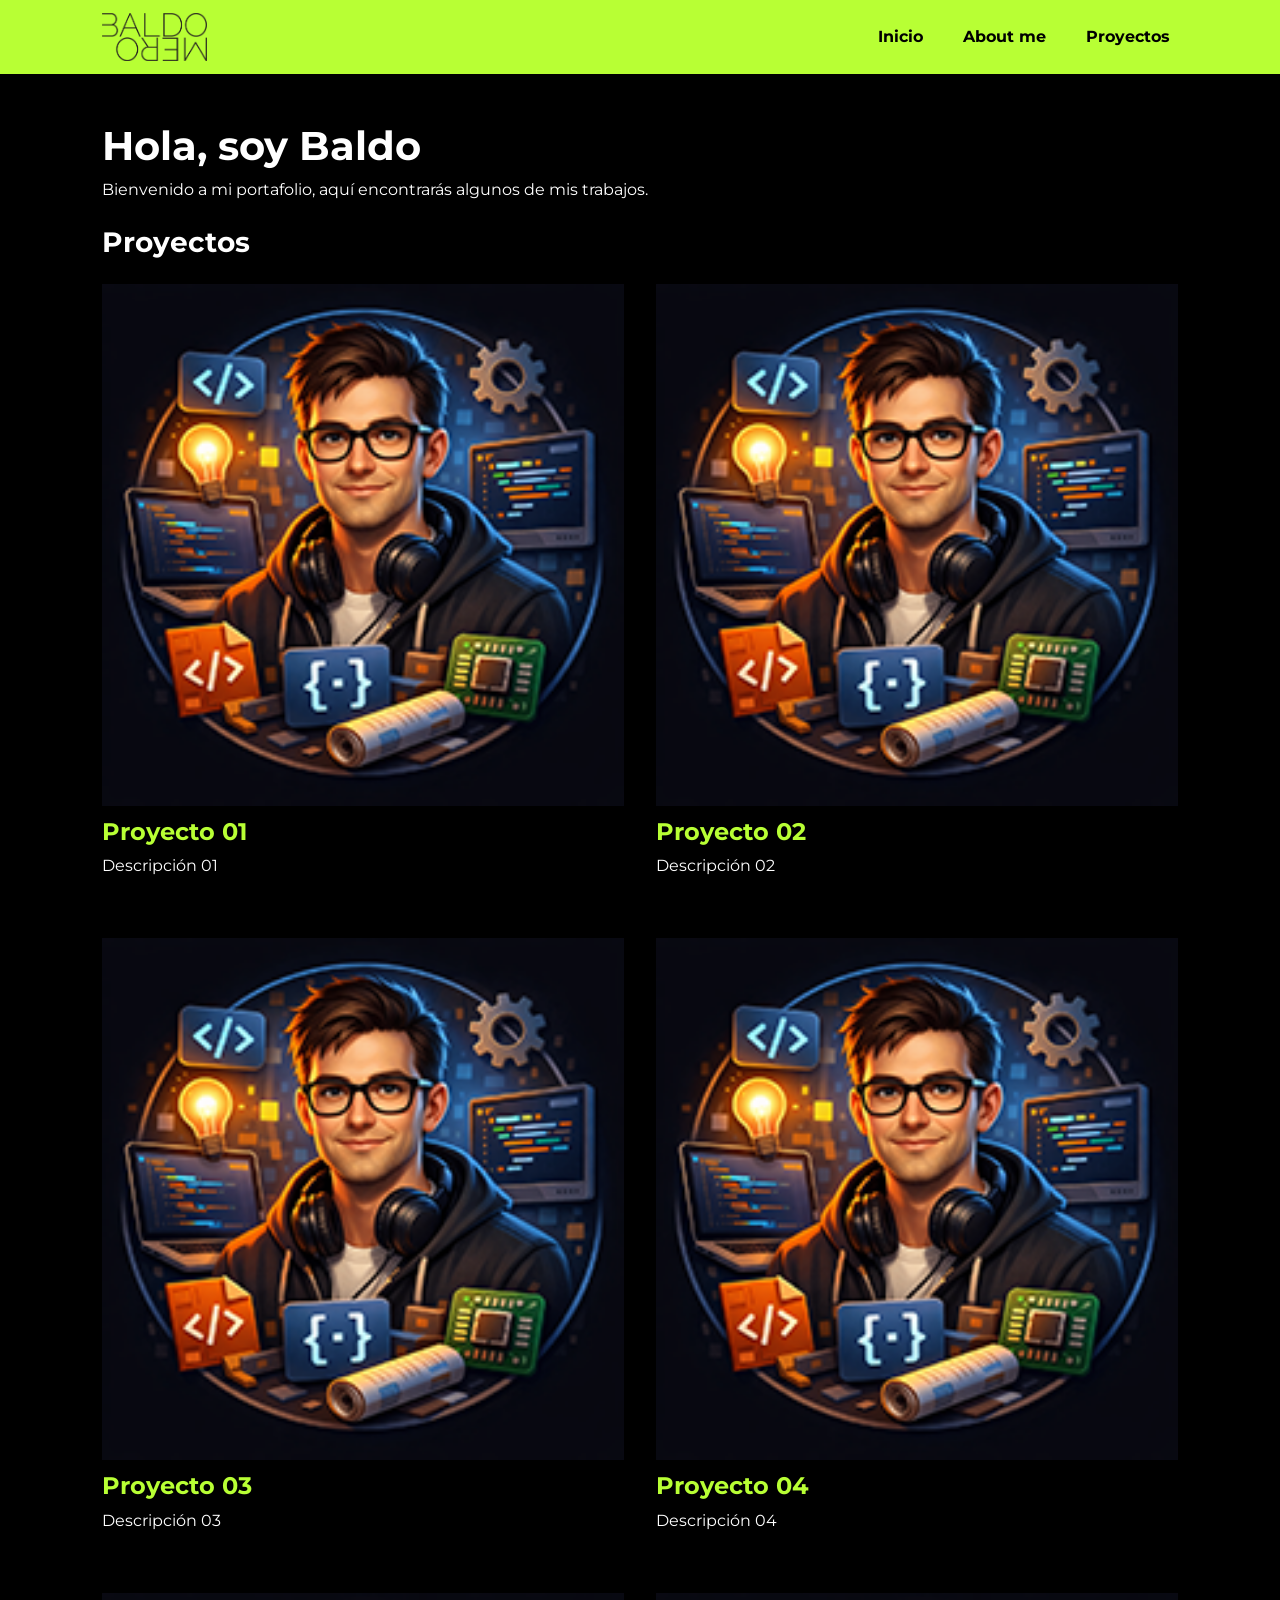
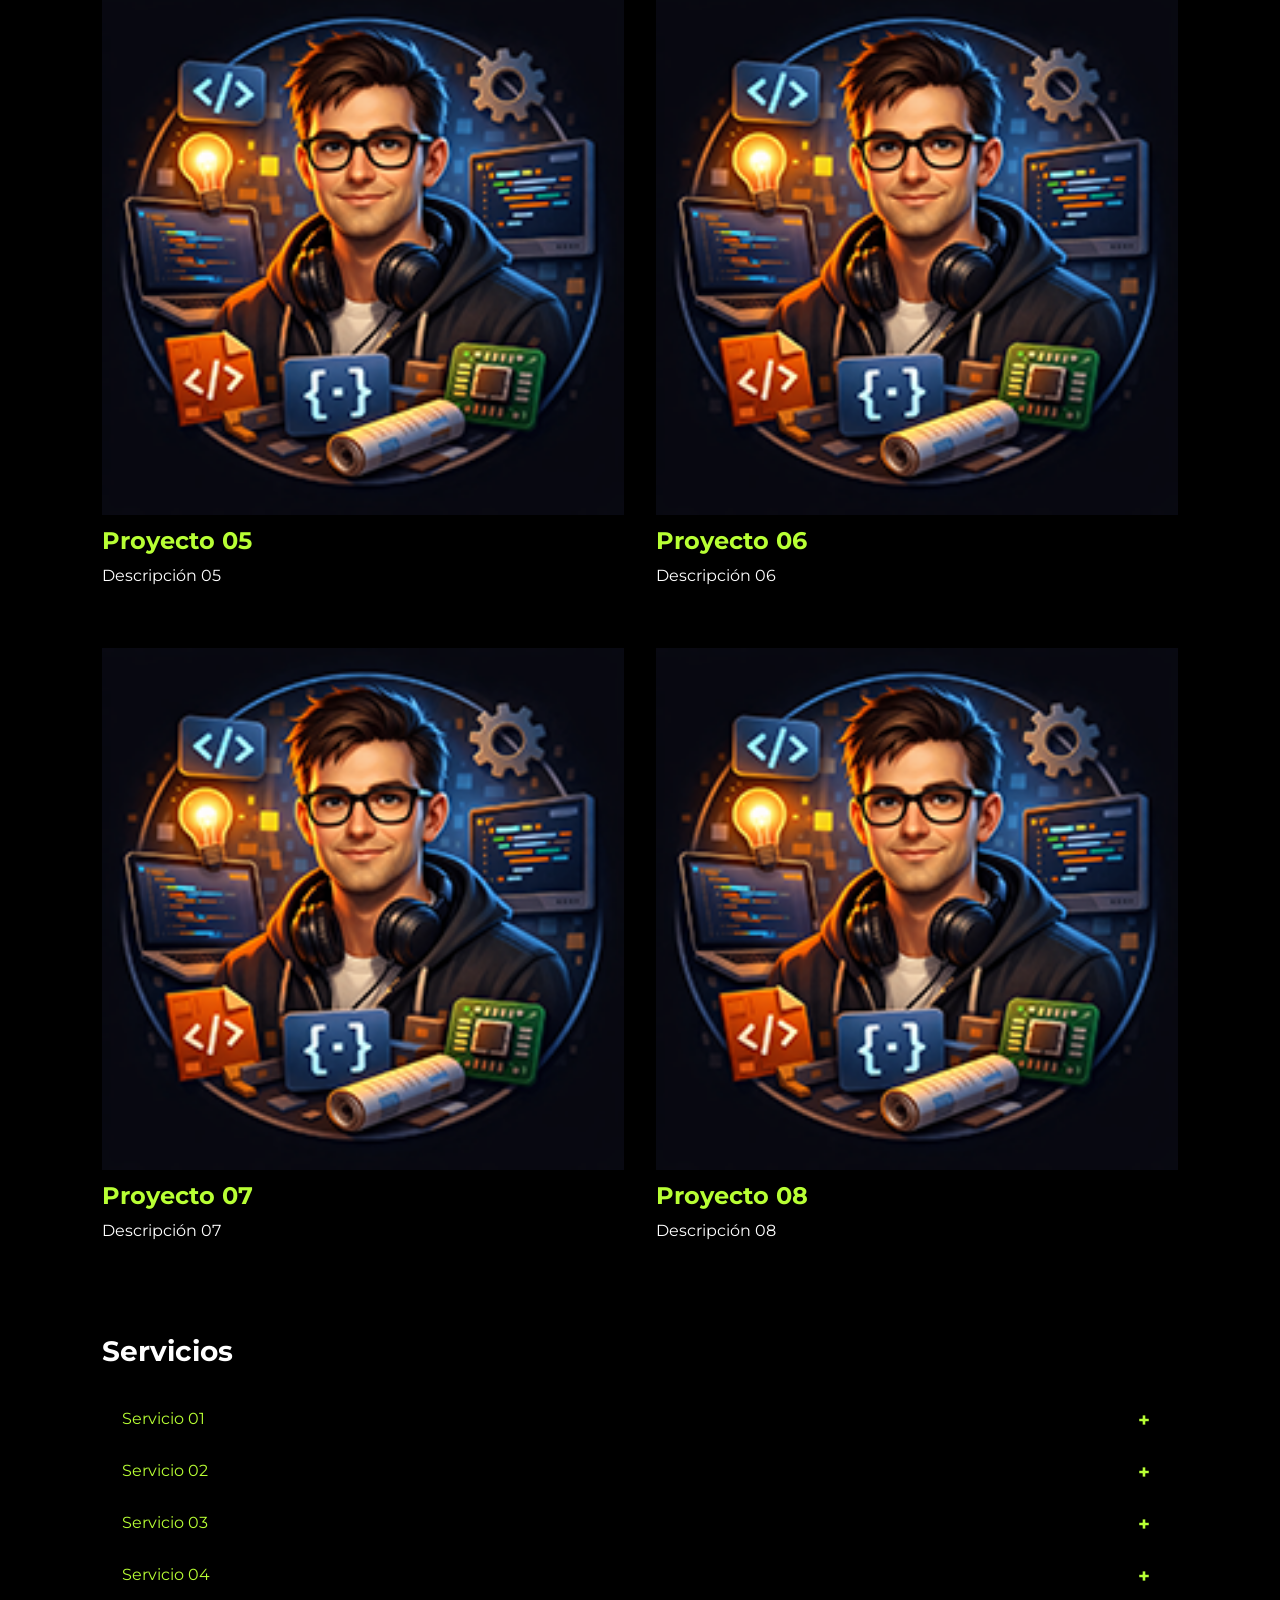
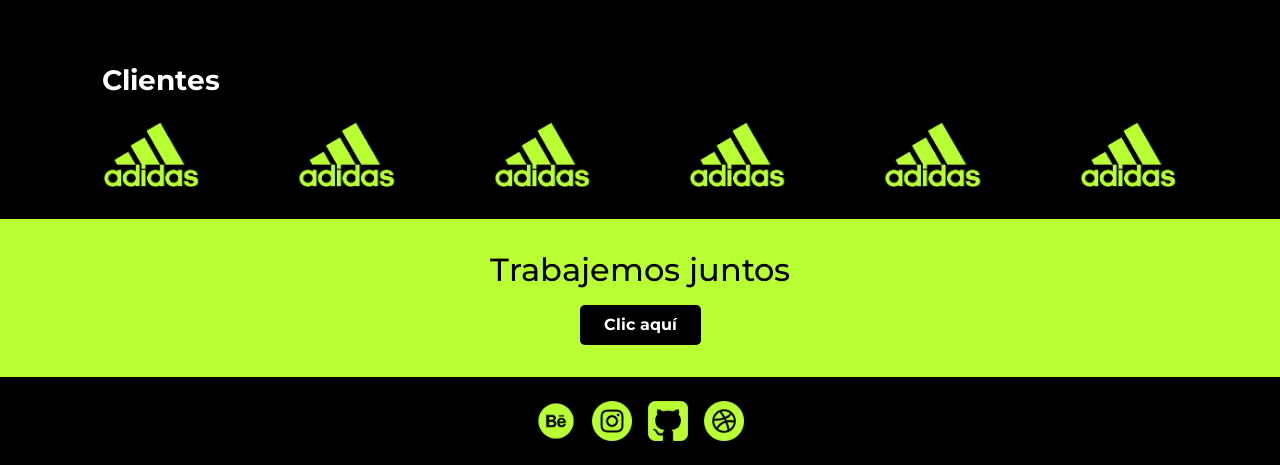
==== index.html @ 140fa7d9 "Segunda entrega" ====
<!DOCTYPE html>
<html lang="en">

<head>
  <meta charset="UTF-8">
  <meta name="viewport" content="width=device-width, initial-scale=1.0">

  <!-- Bootstrap -->
  <link href="https://cdn.jsdelivr.net/npm/bootstrap@5.3.2/dist/css/bootstrap.min.css" rel="stylesheet">

  <!-- CSS propio -->
  <link rel="stylesheet" href="css/style.css">

  <!-- Fuente -->
  <style>
    @import url('https://fonts.googleapis.com/css2?family=Montserrat:wght@100..900&display=swap');
  </style>

  <title>Inicio</title>
</head>

<body>


  <!--Inicio header  -->
  <header>
    <nav class="navbar navbar-expand-lg w-100">
      <div class="container">

        <a class="navbar-brand" href="index.html">
          <img src="img/logo.png" alt="Logo">
        </a>

        <button class="navbar-toggler" type="button" data-bs-toggle="collapse" data-bs-target="#menu">
          <span class="navbar-toggler-icon"></span>
        </button>

        <div class="collapse navbar-collapse" id="menu">
          <ul class="navbar-nav ms-auto">
            <li class="nav-item"><a class="nav-link" href="index.html">Inicio</a></li>
            <li class="nav-item"><a class="nav-link" href="pages/about-me.html">About me</a></li>
            <li class="nav-item"><a class="nav-link" href="pages/proyectos.html">Proyectos</a></li>
          </ul>
        </div>

      </div>
    </nav>
  </header>

  <!--FIN header  -->


  <!-- Inicio main -->
  <main class="container">

    <!-- Mensaje Bienvenida -->
    <section class="bienvenida">
      <h1>Hola, soy Baldo</h1>
      <p>Bienvenido a mi portafolio, aquí encontrarás algunos de mis trabajos.</p>
    </section>

    <!-- Proyectos -->
    <section class="proyectos">
      <h3>Proyectos</h3>

      <div class="proyectos-grid">

        <article class="proyecto-card proyecto-01">
          <img src="img/example.png" alt="">
          <div class="contenido">
            <h4><a href="#">Proyecto 01</a></h4>
            <p>Descripción 01</p>
          </div>
        </article>

        <article class="proyecto-card proyecto-02">
          <img src="img/example.png" alt="">
          <div class="contenido">
            <h4><a href="#">Proyecto 02</a></h4>
            <p>Descripción 02</p>
          </div>
        </article>

        <article class="proyecto-card proyecto-03">
          <img src="img/example.png" alt="">
          <div class="contenido">
            <h4><a href="#">Proyecto 03</a></h4>
            <p>Descripción 03</p>
          </div>
        </article>

        <article class="proyecto-card proyecto-04">
          <img src="img/example.png" alt="">
          <div class="contenido">
            <h4><a href="#">Proyecto 04</a></h4>
            <p>Descripción 04</p>
          </div>
        </article>

        <article class="proyecto-card proyecto-05">
          <img src="img/example.png" alt="">
          <div class="contenido">
            <h4><a href="#">Proyecto 05</a></h4>
            <p>Descripción 05</p>
          </div>
        </article>

        <article class="proyecto-card proyecto-06">
          <img src="img/example.png" alt="">
          <div class="contenido">
            <h4><a href="#">Proyecto 06</a></h4>
            <p>Descripción 06</p>
          </div>
        </article>

        <article class="proyecto-card proyecto-07">
          <img src="img/example.png" alt="">
          <div class="contenido">
            <h4><a href="#">Proyecto 07</a></h4>
            <p>Descripción 07</p>
          </div>
        </article>

        <article class="proyecto-card proyecto-08">
          <img src="img/example.png" alt="">
          <div class="contenido">
            <h4><a href="#">Proyecto 08</a></h4>
            <p>Descripción 08</p>
          </div>
        </article>

      </div>
    </section>


  </main>

  <!-- FIN main -->


  <!-- Inicio Servicios -->

  <div>

    <section class="servicios">
      <div class="container">
        <h3>Servicios</h3>

        <div class="accordion" id="serviciosAccordion">

          <!-- Servicio 01 -->
          <div class="accordion-item">
            <h2 class="accordion-header">
              <button class="accordion-button collapsed" type="button" data-bs-toggle="collapse"
                data-bs-target="#serv1">
                Servicio 01
              </button>
            </h2>
            <div id="serv1" class="accordion-collapse collapse" data-bs-parent="#serviciosAccordion">
              <div class="accordion-body">
                Descripción del Servicio 01.
              </div>
            </div>
          </div>

          <!-- Servicio 02 -->
          <div class="accordion-item">
            <h2 class="accordion-header">
              <button class="accordion-button collapsed" type="button" data-bs-toggle="collapse"
                data-bs-target="#serv2">
                Servicio 02
              </button>
            </h2>
            <div id="serv2" class="accordion-collapse collapse" data-bs-parent="#serviciosAccordion">
              <div class="accordion-body">
                Descripción del Servicio 02.
              </div>
            </div>
          </div>

          <!-- Servicio 03 -->
          <div class="accordion-item">
            <h2 class="accordion-header">
              <button class="accordion-button collapsed" type="button" data-bs-toggle="collapse"
                data-bs-target="#serv3">
                Servicio 03
              </button>
            </h2>
            <div id="serv3" class="accordion-collapse collapse" data-bs-parent="#serviciosAccordion">
              <div class="accordion-body">
                Descripción del Servicio 03.
              </div>
            </div>
          </div>

          <!-- Servicio 04 -->
          <div class="accordion-item">
            <h2 class="accordion-header">
              <button class="accordion-button collapsed" type="button" data-bs-toggle="collapse"
                data-bs-target="#serv4">
                Servicio 04
              </button>
            </h2>
            <div id="serv4" class="accordion-collapse collapse" data-bs-parent="#serviciosAccordion">
              <div class="accordion-body">
                Descripción del Servicio 04.
              </div>
            </div>
          </div>

        </div>
      </div>
    </section>

    <!-- FIN Servicios -->


    <!-- Inicio Clientes -->
    <section class="clientes">
      <div class="container">
        <h3>Clientes</h3>

        <div class="logos">
          <img src="img/Adidas-Logo.png" alt="">
          <img src="img/Adidas-Logo.png" alt="">
          <img src="img/Adidas-Logo.png" alt="">
          <img src="img/Adidas-Logo.png" alt="">
          <img src="img/Adidas-Logo.png" alt="">
          <img src="img/Adidas-Logo.png" alt="">
        </div>
      </div>
    </section>

  </div>

  <!-- Fin Clientes -->


  <!-- CTA -->
  <section class="CTA">
    <div class="container">
      <h2 class="black">Trabajemos juntos</h2>
      <a href="#" class="btn-cta">Clic aquí</a>
    </div>
  </section>

  <!-- Footer -->
  <footer>
    <div class="container">
      <a href="#"><img src="img/footer/behance.png" alt="Behance"></a>
      <a href="#"><img src="img/footer/instagram.png" alt="Instagram"></a>
      <a href="#"><img src="img/footer/github.png" alt="Github"></a>
      <a href="#"><img src="img/footer/dribble.png" alt="Dribble"></a>
    </div>
  </footer>


  <!-- script boostrap -->
  <script src="https://cdn.jsdelivr.net/npm/bootstrap@5.3.2/dist/js/bootstrap.bundle.min.js"></script>

</body>

</html>
---- css/style.css ----
/* Mobile fist*/

/* reset */
* {
  box-sizing: border-box;
  margin: 0;
  padding: 0;
}

body {
  font-family: 'Montserrat', sans-serif;
  background-color: #000;
  color: #FFF;
}

img {
  max-width: 100%;
  display: block;
}

h1 {
  font-weight: bold;
}

h3 {
  font-weight: bold;
}


/*main */

.container {
  width: 90%;
  max-width: 68.75rem;
  margin: 0 auto;
}

main {
  padding: 2rem 0;
}

.bienvenida {
  margin-top: 1rem;
  margin-bottom: 1.5rem;
}


/*Header */

header {
  background-color: #B8FF34;

}

/*Ajustes Bootstrap Navbar */
.navbar-nav {
  gap: 1.5rem;
}


.navbar-brand img {
  height: 3rem;
  width: auto;
}



.navbar-collapse {
  padding: 1rem;
  background-color: #B8FF34;

}

.navbar-nav .nav-link {
  padding: 0.6rem 2rem;
  border-radius: 0.4rem;
  color: #000;
  font-weight: 700;
}

.navbar-nav .nav-link:hover {
  background-color: #000;
  color: #B8FF34;
}

.navbar-toggler {
  border: none;
  box-shadow: none;
}

.navbar-toggler:focus {
  box-shadow: none;
  outline: none;
}


/* Proyectos */

.proyectos h3 {
  margin-bottom: 1.5rem;
}

.proyecto-card h4 {
  color: #B8FF34;
  font-weight: 700;
  text-decoration: none;
}

.proyecto-card h4 a {
  color: #B8FF34;
  font-weight: 700;
  text-decoration: none;
}

.proyectos-grid {
  display: grid;
  grid-template-columns: 1fr;
  gap: 2rem;
}

.proyecto-card {
  display: flex;
  flex-direction: column;
}

.contenido {
  padding: 0.75rem 0;
}

/* Ocultos en mobile */

.proyecto-02,
.proyecto-04,
.proyecto-06,
.proyecto-08 {
  display: none;
}


/* Servicios */

.servicios {
  padding: 2rem 0;
}

.servicios h3 {
  margin-bottom: 1.5rem;
}

/* Ajustes Bootstrap Accordion */

.accordion-item {
  background-color: inherit;
  border: none;
  border-radius: 0;
}

.accordion-button {
  background-color: inherit;
  color: #B8FF34;
  border: none;
  box-shadow: none;
  border-radius: 0;

}

.accordion-button:focus {
  box-shadow: none;
}

.accordion-collapse {
  border-radius: 0 !important;
}



/* Icono personalizado de Accordion*/
.accordion-button::after {
  background-image: none !important;
  content: "+";
  font-size: 1.25rem;
  font-weight: 700;
  color: #B8FF34;
}

.accordion-button:not(.collapsed)::after {
  content: "−";
  color: #000;
}

/* Estado abierto */
.accordion-button:not(.collapsed) {
  background-color: #B8FF34;
  color: #000;
  /* Texto negro como lo teníamos */
}

/* Contenido abierto */
.accordion-collapse.show .accordion-body {
  background-color: #B8FF34;
  color: #000;
  /* Texto negro */
}

.accordion-body {
  color: #B8FF34;
}

/* Clientes */

.clientes {
  padding: 2rem 0;
}

.clientes h3 {
  margin-bottom: 1.5rem;
}

.logos {
  display: grid;
  grid-template-columns: repeat(2, 1fr);
  gap: 6rem;
}

/* CTA */

.CTA {
  background-color: #B8FF34;
  padding: 2rem 0;
  text-align: center;
  font-weight: bold;
}

.CTA h2 {
  margin-bottom: 1rem;
  color: #000;
}

.btn-cta {
  display: inline-block;
  padding: 0.5rem 1.5rem;
  background-color: #000;
  color: #FFF;
  text-decoration: none;
  border-radius: 0.3rem;
  transition: background-color 0.3s ease;
}

.btn-cta:hover {
  background-color: #333;
}

/* Descargar CV */
.btn-cv {
  background-color: transparent;
  color: #B8FF34;
  border: 1px solid #B8FF34;
  font-weight: 700;
}

.btn-cv:hover {
  background-color: #B8FF34;
  color: #000;
}

/* Form proyectos */
.filtro-proyectos {
  margin-bottom: 3rem;
  display: flex;
  flex-direction: column;
  gap: 0.75rem;
}


/* Footer*/

footer {
  padding: 1.5rem 0;
}

footer .container {
  display: flex;
  justify-content: center;
  align-items: center;
  gap: 1rem;
}

footer img {
  width: 2.5rem;
  height: 2.5rem;
  object-fit: contain;
}


/* About me main */
.about-content {
  display: flex;
  flex-direction: column;
  /* Mobile */
  gap: 2rem;
  align-items: center;
}

.about-img img {
  max-width: 350px;
  border-radius: 0.5rem;
}

.about-text {
  text-align: center;
}

/* About me Experiencia */
.about-experience h3 {
  margin-bottom: 1.5rem;
}

.about-experience {
  margin-top: 4rem;
  text-align: center;
}

.about-experience ul {
  list-style: none;
  padding: 0;
  margin: 0 auto;
  max-width: 500px;
}

.about-experience {
  margin-top: 4rem;
  text-align: center;
}

/* About me años de experiencia */
.exp-years {
  display: block;
  margin: 0.5rem auto 0;
  padding: 0.25rem 0.75rem;
  border: 1px solid #B8FF34;
  border-radius: 999px;
  font-weight: 700;
  font-size: 0.85rem;
  color: #B8FF34;
  width: fit-content;
}


.about-text h1 {
  color: #B8FF34;
}

/* Proyectos Botón ver Más */
.proyectos+.btn-cta {
  display: block;
  width: fit-content;
  margin: 3rem auto 0;
}




/* Desktop*/

@media (min-width: 768px) {


  /* Desktop Navbar bootstrap */
  .navbar-collapse {
    background-color: transparent;
    padding: 0;
    background-color: transparent;

  }

  .navbar-nav .nav-link {
    color: #000;
  }


  /* Desktop Proyectos */
  .proyectos-grid {
    grid-template-columns: repeat(2, 1fr);
  }

  .proyecto-02,
  .proyecto-04,
  .proyecto-06,
  .proyecto-07,
  .proyecto-08 {
    display: flex;
  }


  /* Disposicion logos */
  .logos {
    grid-template-columns: repeat(6, 1fr);
  }


  /*Desktop About me  */
  .about-content {
    flex-direction: row;
    align-items: center;
    gap: 4rem;

  }

  .about-img {
    flex: 0 0 380px;
  }

  .about-text {
    flex: 1;
    max-width: 600px;
    text-align: left;
  }

  .about-experience {
    text-align: left;
  }

  .about-experience ul {
    max-width: none;
    margin: 0;
  }


  .exp-years {
    display: inline-block;
    margin-left: 0.75rem;
  }


  /* Desktop Proyectos */
  .filtro-proyectos {
    flex-direction: row;
    align-items: center;
    gap: 1rem;
  }

}
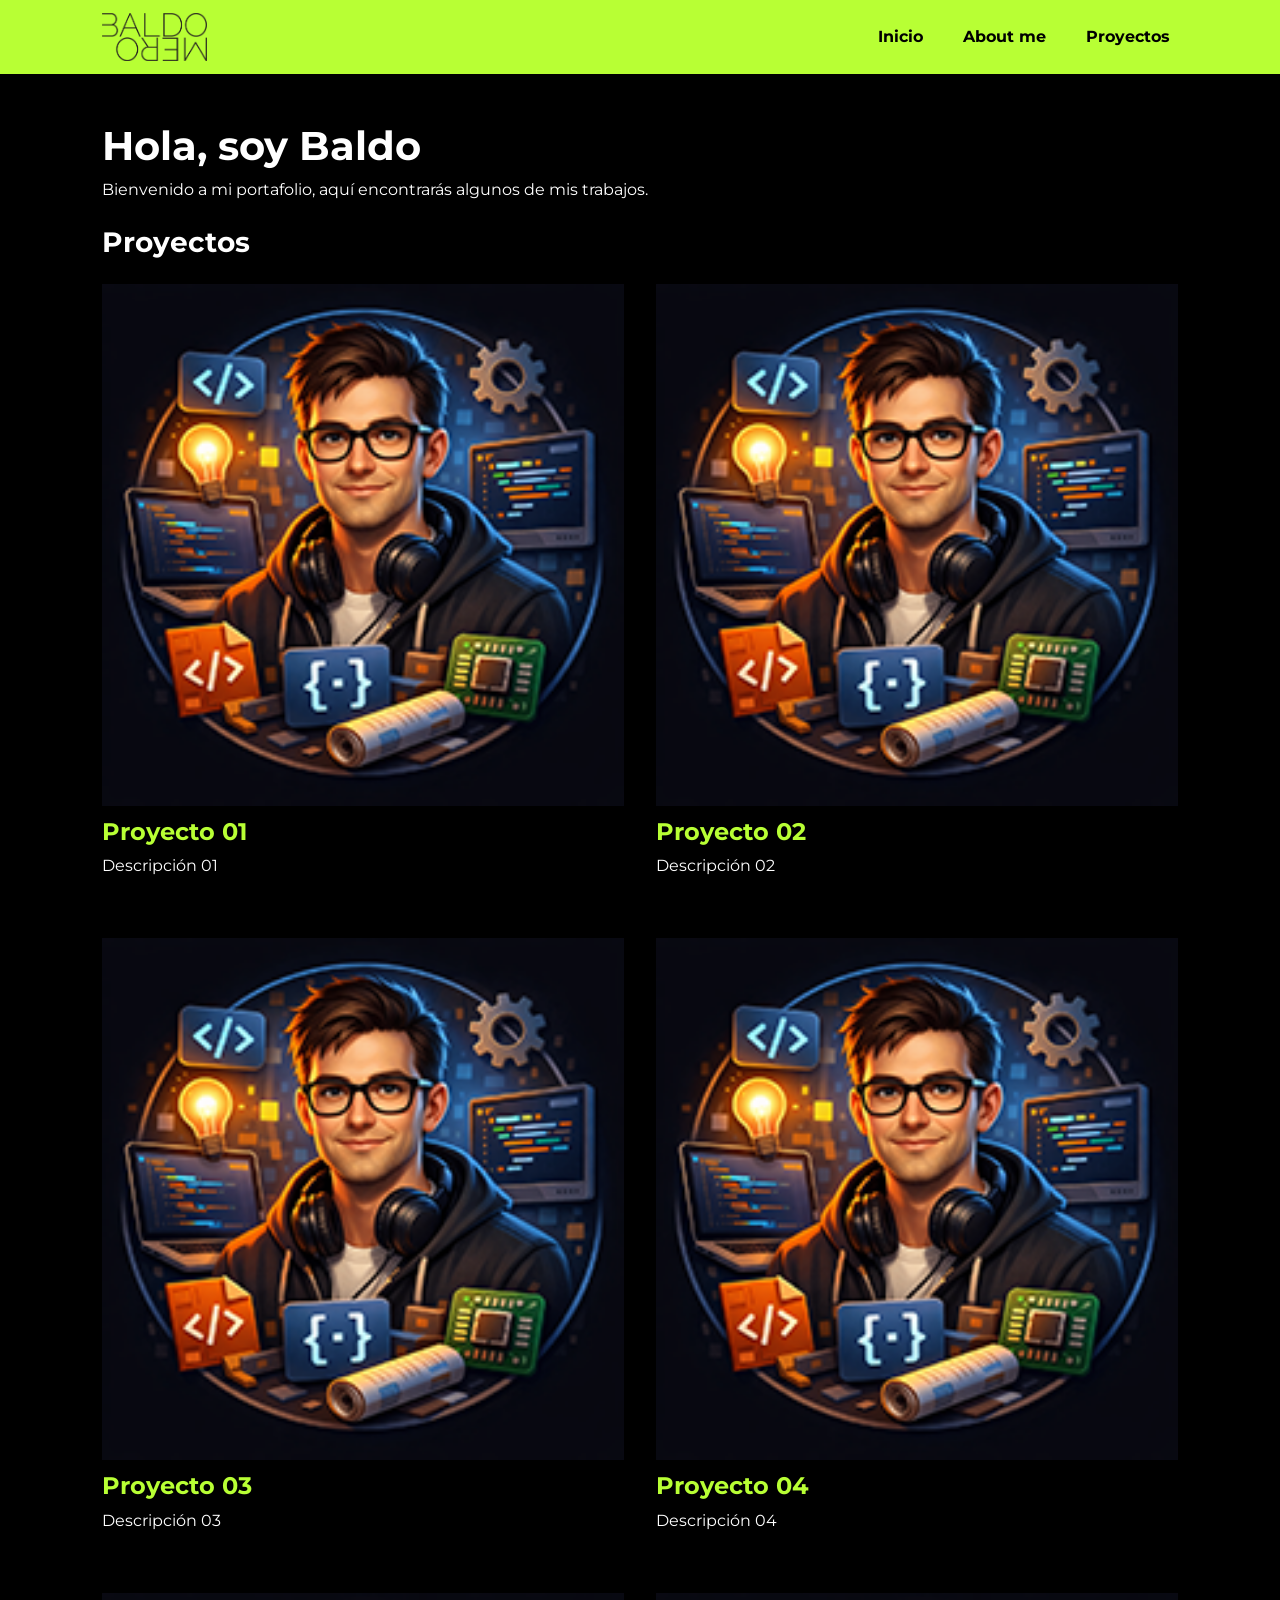
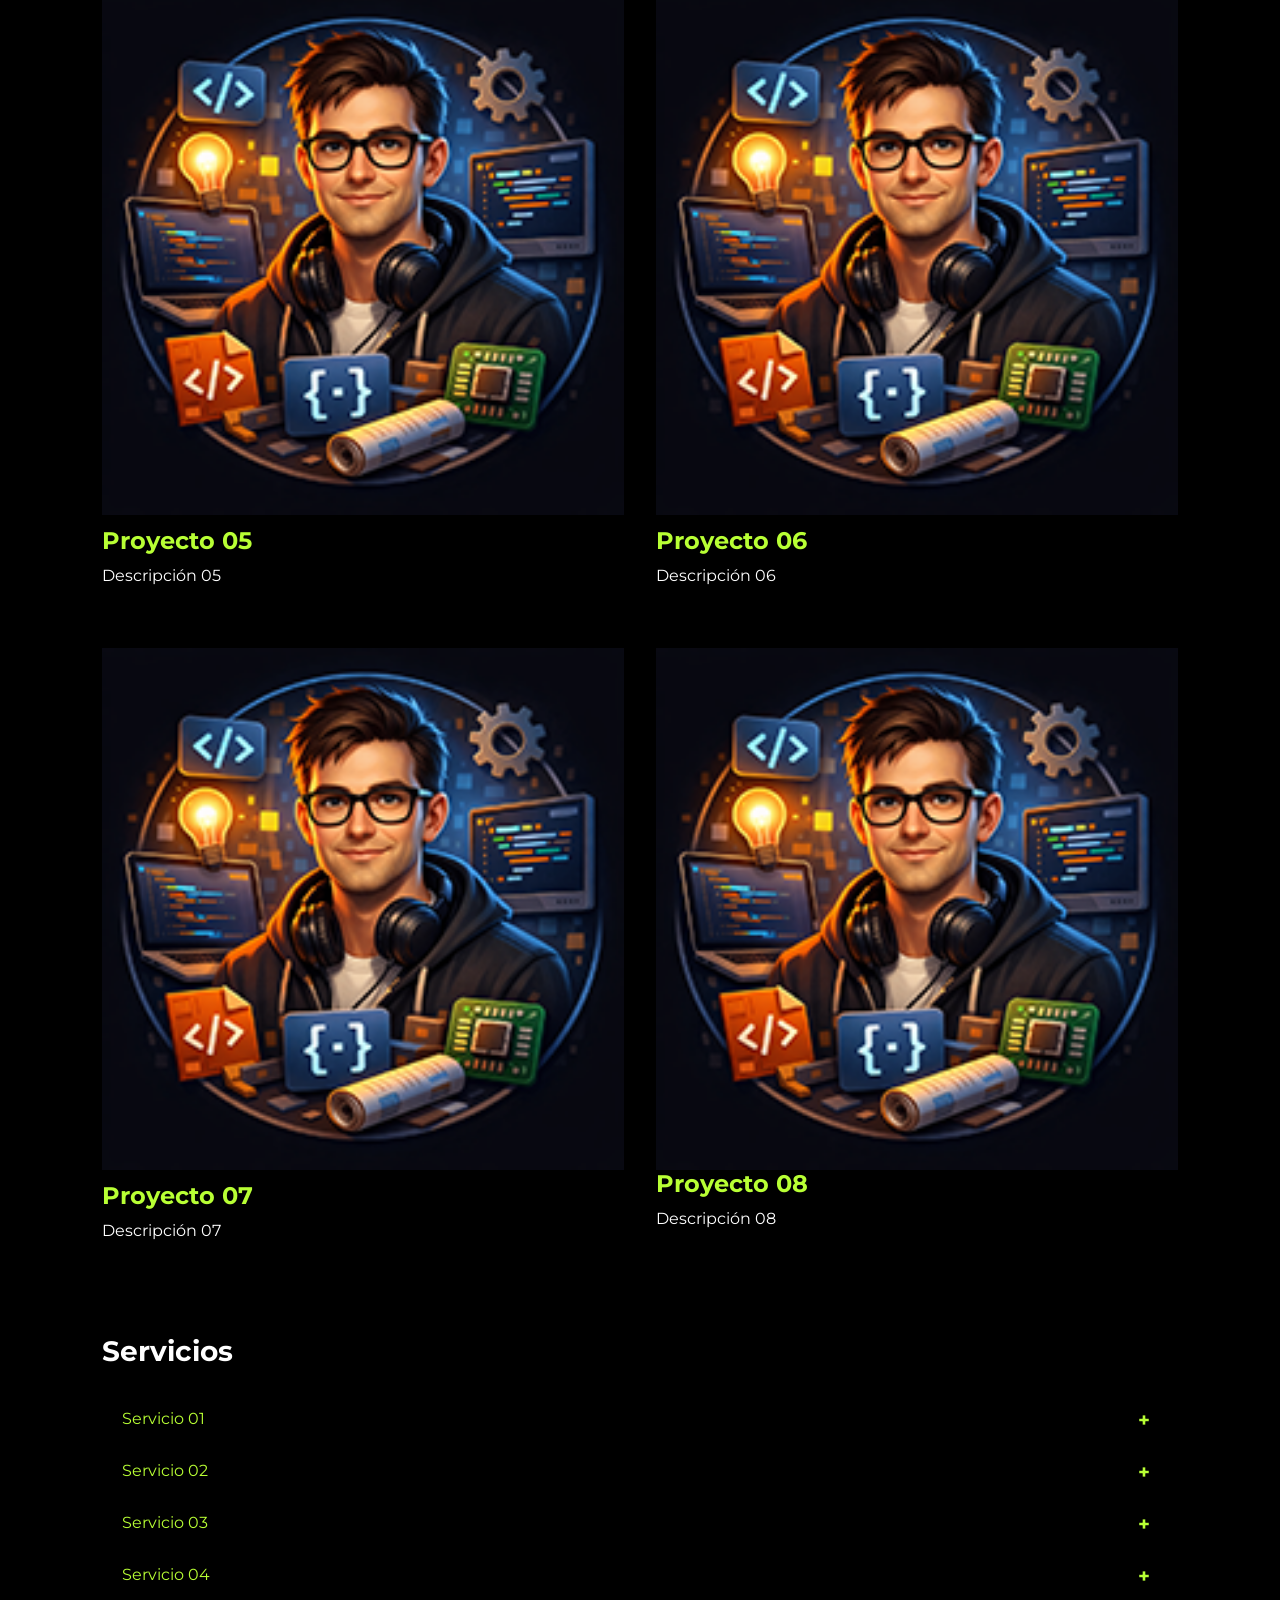
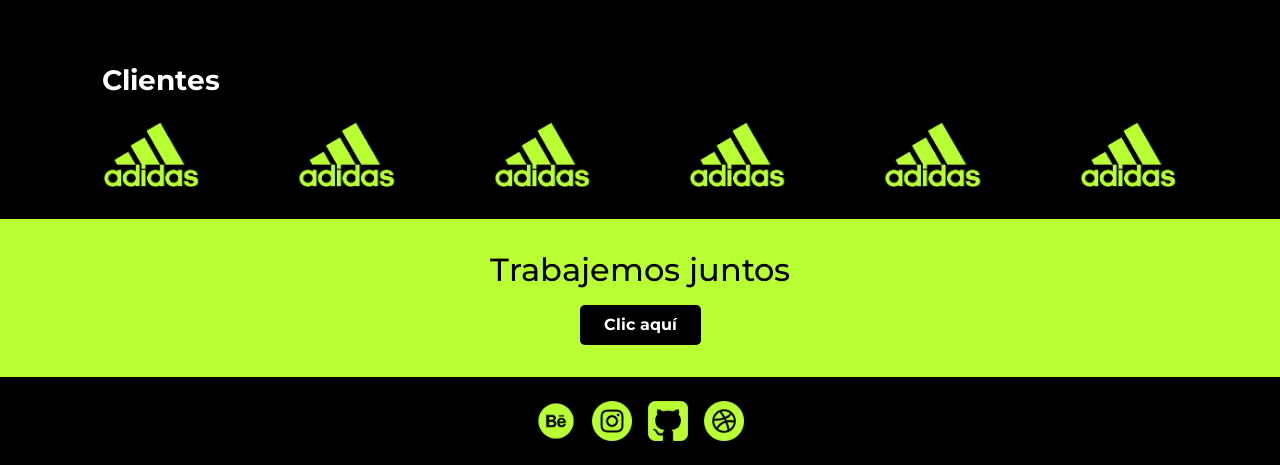
==== commit 88a16f87: "Actualizacion de alt" ====
--- a/index.html
+++ b/index.html
@@ -66,7 +66,7 @@
       <div class="proyectos-grid">
 
         <article class="proyecto-card proyecto-01">
-          <img src="img/example.png" alt="">
+          <img src="img/example.png" alt="proyecto-01">
           <div class="contenido">
             <h4><a href="#">Proyecto 01</a></h4>
             <p>Descripción 01</p>
@@ -74,7 +74,7 @@
         </article>
 
         <article class="proyecto-card proyecto-02">
-          <img src="img/example.png" alt="">
+          <img src="img/example.png" alt="proyecto-02">
           <div class="contenido">
             <h4><a href="#">Proyecto 02</a></h4>
             <p>Descripción 02</p>
@@ -82,7 +82,7 @@
         </article>
 
         <article class="proyecto-card proyecto-03">
-          <img src="img/example.png" alt="">
+          <img src="img/example.png" alt="proyecto-03">
           <div class="contenido">
             <h4><a href="#">Proyecto 03</a></h4>
             <p>Descripción 03</p>
@@ -90,7 +90,7 @@
         </article>
 
         <article class="proyecto-card proyecto-04">
-          <img src="img/example.png" alt="">
+          <img src="img/example.png" alt="proyecto-04">
           <div class="contenido">
             <h4><a href="#">Proyecto 04</a></h4>
             <p>Descripción 04</p>
@@ -98,7 +98,7 @@
         </article>
 
         <article class="proyecto-card proyecto-05">
-          <img src="img/example.png" alt="">
+          <img src="img/example.png" alt="proyecto-05">
           <div class="contenido">
             <h4><a href="#">Proyecto 05</a></h4>
             <p>Descripción 05</p>
@@ -106,7 +106,7 @@
         </article>
 
         <article class="proyecto-card proyecto-06">
-          <img src="img/example.png" alt="">
+          <img src="img/example.png" alt="proyecto-06">
           <div class="contenido">
             <h4><a href="#">Proyecto 06</a></h4>
             <p>Descripción 06</p>
@@ -114,7 +114,7 @@
         </article>
 
         <article class="proyecto-card proyecto-07">
-          <img src="img/example.png" alt="">
+          <img src="img/example.png" alt="proyecto-07">
           <div class="contenido">
             <h4><a href="#">Proyecto 07</a></h4>
             <p>Descripción 07</p>
@@ -122,7 +122,7 @@
         </article>
 
         <article class="proyecto-card proyecto-08">
-          <img src="img/example.png" alt="">
+          <img src="img/example.png" alt="proyecto-08>
           <div class="contenido">
             <h4><a href="#">Proyecto 08</a></h4>
             <p>Descripción 08</p>
@@ -221,12 +221,12 @@
         <h3>Clientes</h3>
 
         <div class="logos">
-          <img src="img/Adidas-Logo.png" alt="">
-          <img src="img/Adidas-Logo.png" alt="">
-          <img src="img/Adidas-Logo.png" alt="">
-          <img src="img/Adidas-Logo.png" alt="">
-          <img src="img/Adidas-Logo.png" alt="">
-          <img src="img/Adidas-Logo.png" alt="">
+          <img src="img/Adidas-Logo.png" alt="logo-cliente">
+          <img src="img/Adidas-Logo.png" alt="logo-cliente">
+          <img src="img/Adidas-Logo.png" alt="logo-cliente">
+          <img src="img/Adidas-Logo.png" alt="logo-cliente">
+          <img src="img/Adidas-Logo.png" alt="logo-cliente">
+          <img src="img/Adidas-Logo.png" alt="logo-cliente">
         </div>
       </div>
     </section>
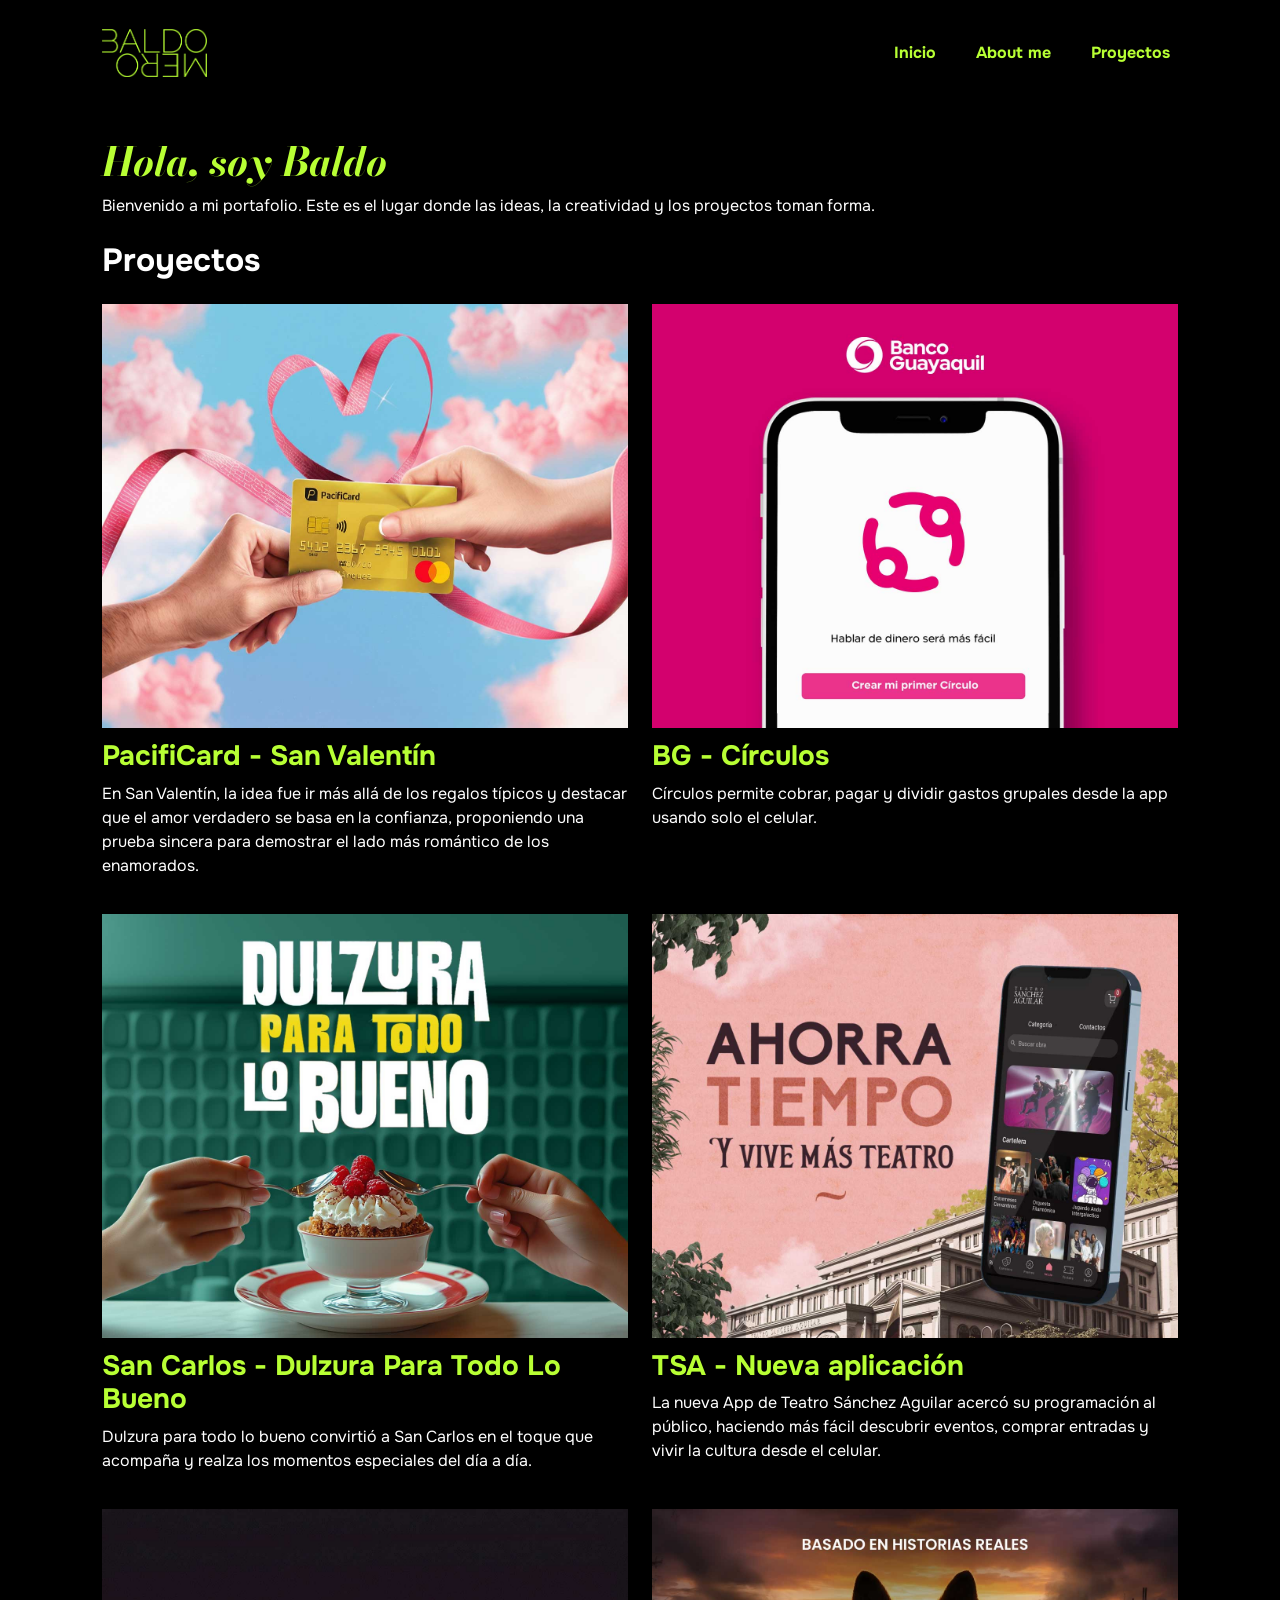
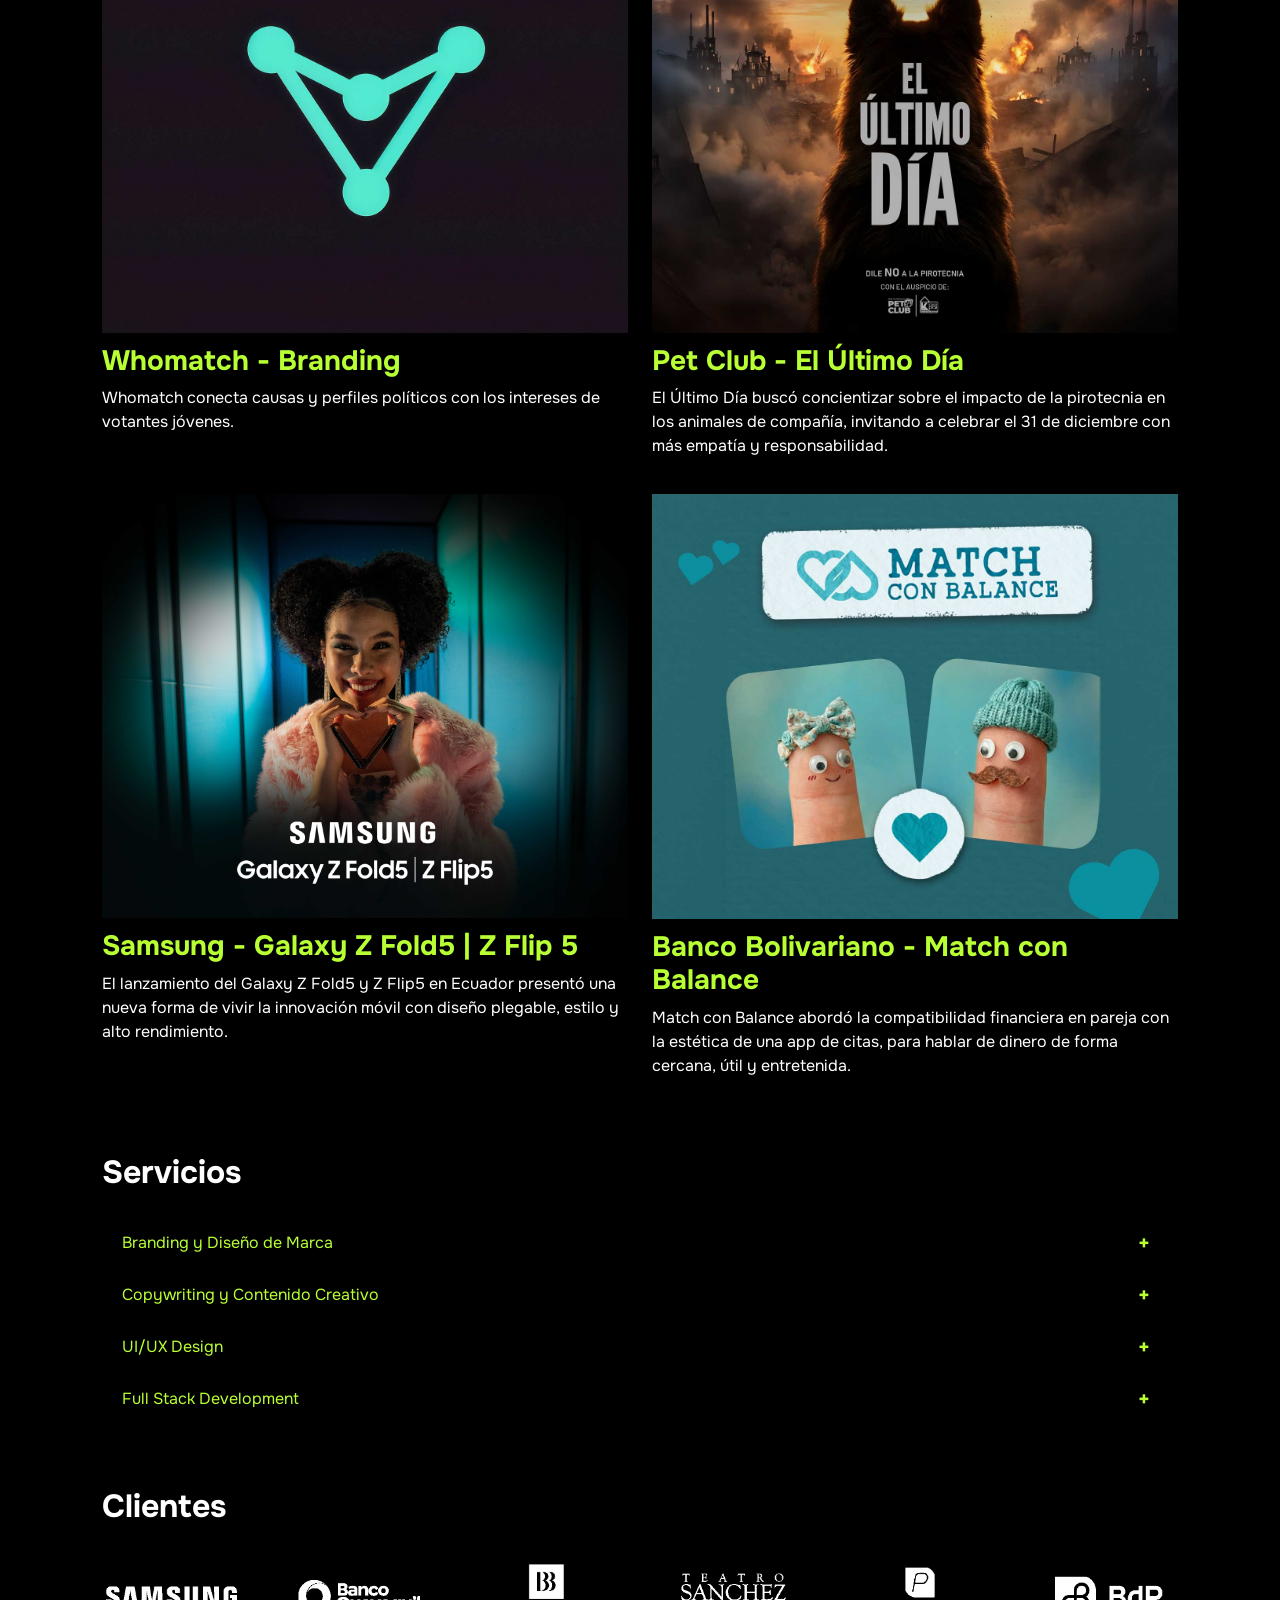
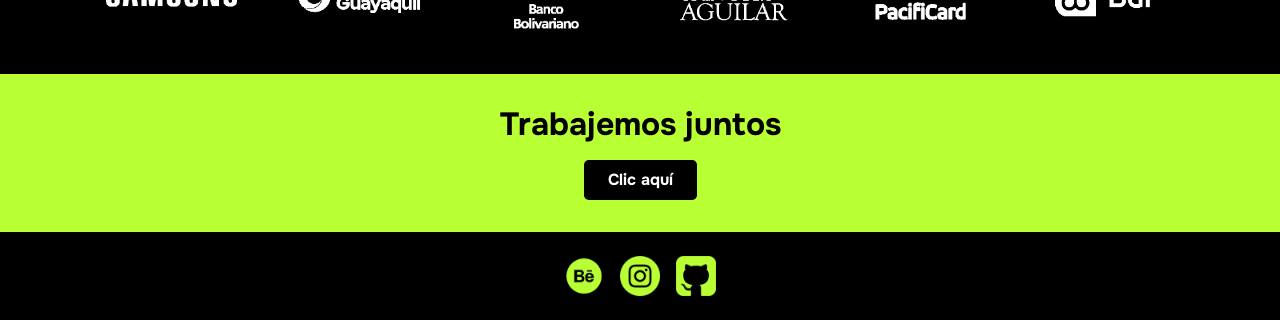
==== commit 21423cc2: "Tercera entrega" ====
--- a/index.html
+++ b/index.html
@@ -13,25 +13,24 @@
 
   <!-- Fuente -->
   <style>
-    @import url('https://fonts.googleapis.com/css2?family=Montserrat:wght@100..900&display=swap');
+    @import url('https://fonts.googleapis.com/css2?family=Onest:wght@100..900&display=swap');
+    @import url('https://fonts.googleapis.com/css2?family=Bodoni+Moda:ital,opsz,wght@0,6..96,400..900;1,6..96,400..900&display=swap');
   </style>
 
   <title>Inicio</title>
 </head>
 
 <body>
-
-
-  <!--Inicio header  -->
+  <!-- Inicio header -->
   <header>
-    <nav class="navbar navbar-expand-lg w-100">
+    <nav class="navbar navbar-expand-lg w-100" aria-label="Navegación principal">
       <div class="container">
-
         <a class="navbar-brand" href="index.html">
           <img src="img/logo.png" alt="Logo">
         </a>
 
-        <button class="navbar-toggler" type="button" data-bs-toggle="collapse" data-bs-target="#menu">
+        <button class="navbar-toggler" type="button" data-bs-toggle="collapse" data-bs-target="#menu"
+          aria-controls="menu" aria-expanded="false" aria-label="Abrir menú de navegación">
           <span class="navbar-toggler-icon"></span>
         </button>
 
@@ -42,199 +41,174 @@
             <li class="nav-item"><a class="nav-link" href="pages/proyectos.html">Proyectos</a></li>
           </ul>
         </div>
-
       </div>
     </nav>
   </header>
-
-  <!--FIN header  -->
-
+  <!-- FIN header -->
 
   <!-- Inicio main -->
   <main class="container">
-
     <!-- Mensaje Bienvenida -->
     <section class="bienvenida">
       <h1>Hola, soy Baldo</h1>
-      <p>Bienvenido a mi portafolio, aquí encontrarás algunos de mis trabajos.</p>
+      <p>Bienvenido a mi portafolio. Este es el lugar donde las ideas, la creatividad y los proyectos toman forma.</p>
     </section>
 
     <!-- Proyectos -->
-    <section class="proyectos">
-      <h3>Proyectos</h3>
+    <section class="proyectos" aria-labelledby="proyectos-home">
+      <h2 id="proyectos-home">Proyectos</h2>
 
       <div class="proyectos-grid">
-
         <article class="proyecto-card proyecto-01">
-          <img src="img/example.png" alt="proyecto-01">
-          <div class="contenido">
-            <h4><a href="#">Proyecto 01</a></h4>
-            <p>Descripción 01</p>
+          <img src="img/portadas-proyectos/01.jpg" alt="PacifiCard - San Valentín">
+          <div class="contenido">
+            <h3><a href="#">PacifiCard - San Valentín</a></h3>
+            <p>En San Valentín, la idea fue ir más allá de los regalos típicos y destacar que el amor verdadero se basa en la confianza, proponiendo una prueba sincera para demostrar el lado más romántico de los enamorados.</p>
           </div>
         </article>
 
         <article class="proyecto-card proyecto-02">
-          <img src="img/example.png" alt="proyecto-02">
-          <div class="contenido">
-            <h4><a href="#">Proyecto 02</a></h4>
-            <p>Descripción 02</p>
+          <img src="img/portadas-proyectos/02.jpg" alt="Banco Guayaquil - Círculos">
+          <div class="contenido">
+            <h3><a href="#">BG - Círculos</a></h3>
+            <p>Círculos permite cobrar, pagar y dividir gastos grupales desde la app usando solo el celular.</p>
           </div>
         </article>
 
         <article class="proyecto-card proyecto-03">
-          <img src="img/example.png" alt="proyecto-03">
-          <div class="contenido">
-            <h4><a href="#">Proyecto 03</a></h4>
-            <p>Descripción 03</p>
+          <img src="img/portadas-proyectos/03.jpg" alt="San Carlos - Dulzura Para Todo Lo Bueno">
+          <div class="contenido">
+            <h3><a href="#">San Carlos - Dulzura Para Todo Lo Bueno</a></h3>
+            <p>Dulzura para todo lo bueno convirtió a San Carlos en el toque que acompaña y realza los momentos especiales del día a día.</p>
           </div>
         </article>
 
         <article class="proyecto-card proyecto-04">
-          <img src="img/example.png" alt="proyecto-04">
-          <div class="contenido">
-            <h4><a href="#">Proyecto 04</a></h4>
-            <p>Descripción 04</p>
+          <img src="img/portadas-proyectos/04.jpg" alt="Teatro Sánchez Aguilar - Nueva aplicación">
+          <div class="contenido">
+            <h3><a href="#">TSA - Nueva aplicación</a></h3>
+            <p>La nueva App de Teatro Sánchez Aguilar acercó su programación al público, haciendo más fácil descubrir eventos, comprar entradas y vivir la cultura desde el celular.</p>
           </div>
         </article>
 
         <article class="proyecto-card proyecto-05">
-          <img src="img/example.png" alt="proyecto-05">
-          <div class="contenido">
-            <h4><a href="#">Proyecto 05</a></h4>
-            <p>Descripción 05</p>
+          <img src="img/portadas-proyectos/05.jpg" alt="Whomatch - Branding">
+          <div class="contenido">
+            <h3><a href="#">Whomatch - Branding</a></h3>
+            <p>Whomatch conecta causas y perfiles políticos con los intereses de votantes jóvenes.</p>
           </div>
         </article>
 
         <article class="proyecto-card proyecto-06">
-          <img src="img/example.png" alt="proyecto-06">
-          <div class="contenido">
-            <h4><a href="#">Proyecto 06</a></h4>
-            <p>Descripción 06</p>
+          <img src="img/portadas-proyectos/06.jpg" alt="Pet Club - El Último Día">
+          <div class="contenido">
+            <h3><a href="#">Pet Club - El Último Día</a></h3>
+            <p>El Último Día buscó concientizar sobre el impacto de la pirotecnia en los animales de compañía, invitando a celebrar el 31 de diciembre con más empatía y responsabilidad.</p>
           </div>
         </article>
 
         <article class="proyecto-card proyecto-07">
-          <img src="img/example.png" alt="proyecto-07">
-          <div class="contenido">
-            <h4><a href="#">Proyecto 07</a></h4>
-            <p>Descripción 07</p>
+          <img src="img/portadas-proyectos/07.jpg" alt="Samsung - Galaxy Z Fold5 | Z Flip 5">
+          <div class="contenido">
+            <h3><a href="#">Samsung - Galaxy Z Fold5 | Z Flip 5</a></h3>
+            <p>El lanzamiento del Galaxy Z Fold5 y Z Flip5 en Ecuador presentó una nueva forma de vivir la innovación móvil con diseño plegable, estilo y alto rendimiento.</p>
           </div>
         </article>
 
         <article class="proyecto-card proyecto-08">
-          <img src="img/example.png" alt="proyecto-08>
-          <div class="contenido">
-            <h4><a href="#">Proyecto 08</a></h4>
-            <p>Descripción 08</p>
-          </div>
-        </article>
-
+          <img src="img/portadas-proyectos/08.jpg" alt="Banco Bolivariano - Match con Balance">
+          <div class="contenido">
+            <h3><a href="#">Banco Bolivariano - Match con Balance</a></h3>
+            <p>Match con Balance abordó la compatibilidad financiera en pareja con la estética de una app de citas, para hablar de dinero de forma cercana, útil y entretenida.</p>
+          </div>
+        </article>
       </div>
     </section>
-
-
   </main>
-
   <!-- FIN main -->
 
-
   <!-- Inicio Servicios -->
-
-  <div>
-
-    <section class="servicios">
-      <div class="container">
-        <h3>Servicios</h3>
-
-        <div class="accordion" id="serviciosAccordion">
-
-          <!-- Servicio 01 -->
-          <div class="accordion-item">
-            <h2 class="accordion-header">
-              <button class="accordion-button collapsed" type="button" data-bs-toggle="collapse"
-                data-bs-target="#serv1">
-                Servicio 01
-              </button>
-            </h2>
-            <div id="serv1" class="accordion-collapse collapse" data-bs-parent="#serviciosAccordion">
-              <div class="accordion-body">
-                Descripción del Servicio 01.
-              </div>
-            </div>
-          </div>
-
-          <!-- Servicio 02 -->
-          <div class="accordion-item">
-            <h2 class="accordion-header">
-              <button class="accordion-button collapsed" type="button" data-bs-toggle="collapse"
-                data-bs-target="#serv2">
-                Servicio 02
-              </button>
-            </h2>
-            <div id="serv2" class="accordion-collapse collapse" data-bs-parent="#serviciosAccordion">
-              <div class="accordion-body">
-                Descripción del Servicio 02.
-              </div>
-            </div>
-          </div>
-
-          <!-- Servicio 03 -->
-          <div class="accordion-item">
-            <h2 class="accordion-header">
-              <button class="accordion-button collapsed" type="button" data-bs-toggle="collapse"
-                data-bs-target="#serv3">
-                Servicio 03
-              </button>
-            </h2>
-            <div id="serv3" class="accordion-collapse collapse" data-bs-parent="#serviciosAccordion">
-              <div class="accordion-body">
-                Descripción del Servicio 03.
-              </div>
-            </div>
-          </div>
-
-          <!-- Servicio 04 -->
-          <div class="accordion-item">
-            <h2 class="accordion-header">
-              <button class="accordion-button collapsed" type="button" data-bs-toggle="collapse"
-                data-bs-target="#serv4">
-                Servicio 04
-              </button>
-            </h2>
-            <div id="serv4" class="accordion-collapse collapse" data-bs-parent="#serviciosAccordion">
-              <div class="accordion-body">
-                Descripción del Servicio 04.
-              </div>
-            </div>
-          </div>
-
-        </div>
-      </div>
-    </section>
-
-    <!-- FIN Servicios -->
-
-
-    <!-- Inicio Clientes -->
-    <section class="clientes">
-      <div class="container">
-        <h3>Clientes</h3>
-
-        <div class="logos">
-          <img src="img/Adidas-Logo.png" alt="logo-cliente">
-          <img src="img/Adidas-Logo.png" alt="logo-cliente">
-          <img src="img/Adidas-Logo.png" alt="logo-cliente">
-          <img src="img/Adidas-Logo.png" alt="logo-cliente">
-          <img src="img/Adidas-Logo.png" alt="logo-cliente">
-          <img src="img/Adidas-Logo.png" alt="logo-cliente">
-        </div>
-      </div>
-    </section>
-
-  </div>
-
+  <section class="servicios" aria-labelledby="servicios-home">
+    <div class="container">
+      <h2 id="servicios-home">Servicios</h2>
+
+      <div class="accordion" id="serviciosAccordion">
+        <div class="accordion-item">
+          <h3 class="accordion-header">
+            <button class="accordion-button collapsed" type="button" data-bs-toggle="collapse" data-bs-target="#serv1"
+              aria-expanded="false" aria-controls="serv1">
+              Branding y Diseño de Marca
+            </button>
+          </h3>
+          <div id="serv1" class="accordion-collapse collapse" data-bs-parent="#serviciosAccordion">
+            <div class="accordion-body">
+              Creo marcas con personalidad, intención y una identidad visual que conecta desde el primer vistazo.
+            </div>
+          </div>
+        </div>
+
+        <div class="accordion-item">
+          <h3 class="accordion-header">
+            <button class="accordion-button collapsed" type="button" data-bs-toggle="collapse" data-bs-target="#serv2"
+              aria-expanded="false" aria-controls="serv2">
+              Copywriting y Contenido Creativo
+            </button>
+          </h3>
+          <div id="serv2" class="accordion-collapse collapse" data-bs-parent="#serviciosAccordion">
+            <div class="accordion-body">
+              Transformo ideas en palabras que atraen, conectan y hacen que cada mensaje tenga impacto.
+            </div>
+          </div>
+        </div>
+
+        <div class="accordion-item">
+          <h3 class="accordion-header">
+            <button class="accordion-button collapsed" type="button" data-bs-toggle="collapse" data-bs-target="#serv3"
+              aria-expanded="false" aria-controls="serv3">
+              UI/UX Design
+            </button>
+          </h3>
+          <div id="serv3" class="accordion-collapse collapse" data-bs-parent="#serviciosAccordion">
+            <div class="accordion-body">
+              Diseño experiencias digitales intuitivas, atractivas y pensadas para que cada interacción fluya naturalmente.
+            </div>
+          </div>
+        </div>
+
+        <div class="accordion-item">
+          <h3 class="accordion-header">
+            <button class="accordion-button collapsed" type="button" data-bs-toggle="collapse" data-bs-target="#serv4"
+              aria-expanded="false" aria-controls="serv4">
+              Full Stack Development
+            </button>
+          </h3>
+          <div id="serv4" class="accordion-collapse collapse" data-bs-parent="#serviciosAccordion">
+            <div class="accordion-body">
+              Construyo soluciones web completas, uniendo diseño, funcionalidad y tecnología en una sola experiencia.
+            </div>
+          </div>
+        </div>
+      </div>
+    </div>
+  </section>
+  <!-- FIN Servicios -->
+
+  <!-- Inicio Clientes -->
+  <section class="clientes" aria-labelledby="clientes-home">
+    <div class="container">
+      <h2 id="clientes-home">Clientes</h2>
+
+      <div class="logos">
+        <img src="img/marcas-clientes/logo-01.png" alt="Samsung">
+        <img src="img/marcas-clientes/logo-02.png" alt="Banco Guayaquil">
+        <img src="img/marcas-clientes/logo-03.png" alt="Banco Bolivariano">
+        <img src="img/marcas-clientes/logo-04.png" alt="Teatro Sánchez Aguilar">
+        <img src="img/marcas-clientes/logo-05.png" alt="Pacificard">
+        <img src="img/marcas-clientes/logo-06.png" alt="BDP">
+      </div>
+    </div>
+  </section>
   <!-- Fin Clientes -->
-
 
   <!-- CTA -->
   <section class="CTA">
@@ -247,17 +221,14 @@
   <!-- Footer -->
   <footer>
     <div class="container">
-      <a href="#"><img src="img/footer/behance.png" alt="Behance"></a>
-      <a href="#"><img src="img/footer/instagram.png" alt="Instagram"></a>
-      <a href="#"><img src="img/footer/github.png" alt="Github"></a>
-      <a href="#"><img src="img/footer/dribble.png" alt="Dribble"></a>
+      <a href="https://www.behance.net/baldo" target="_blank" rel="noopener noreferrer"><img src="img/footer/behance.png" alt="Behance"></a>
+      <a href="https://www.instagram.com/baldo.design" target="_blank" rel="noopener noreferrer"><img src="img/footer/instagram.png" alt="Instagram"></a>
+      <a href="https://github.com/baldo" target="_blank" rel="noopener noreferrer"><img src="img/footer/github.png" alt="Github"></a>
     </div>
   </footer>
 
-
-  <!-- script boostrap -->
+  <!-- script bootstrap -->
   <script src="https://cdn.jsdelivr.net/npm/bootstrap@5.3.2/dist/js/bootstrap.bundle.min.js"></script>
-
 </body>
 
-</html>+</html>
--- a/css/style.css
+++ b/css/style.css
@@ -1,5 +1,4 @@
-/* Mobile fist*/
-
+@charset "UTF-8";
 /* reset */
 * {
   box-sizing: border-box;
@@ -7,127 +6,120 @@
   padding: 0;
 }
 
-body {
-  font-family: 'Montserrat', sans-serif;
-  background-color: #000;
-  color: #FFF;
-}
-
-img {
-  max-width: 100%;
-  display: block;
-}
-
-h1 {
-  font-weight: bold;
-}
-
-h3 {
-  font-weight: bold;
-}
-
-
-/*main */
-
-.container {
-  width: 90%;
-  max-width: 68.75rem;
-  margin: 0 auto;
-}
-
-main {
-  padding: 2rem 0;
-}
-
 .bienvenida {
   margin-top: 1rem;
   margin-bottom: 1.5rem;
 }
-
-
-/*Header */
-
-header {
-  background-color: #B8FF34;
-
-}
-
-/*Ajustes Bootstrap Navbar */
-.navbar-nav {
-  gap: 1.5rem;
-}
-
-
-.navbar-brand img {
-  height: 3rem;
-  width: auto;
-}
-
-
-
-.navbar-collapse {
-  padding: 1rem;
-  background-color: #B8FF34;
-
-}
-
-.navbar-nav .nav-link {
-  padding: 0.6rem 2rem;
-  border-radius: 0.4rem;
-  color: #000;
-  font-weight: 700;
-}
-
-.navbar-nav .nav-link:hover {
-  background-color: #000;
-  color: #B8FF34;
-}
-
-.navbar-toggler {
-  border: none;
-  box-shadow: none;
-}
-
-.navbar-toggler:focus {
-  box-shadow: none;
-  outline: none;
-}
-
-
-/* Proyectos */
-
-.proyectos h3 {
+.bienvenida h1 {
+  color: #b8ff34;
+  font-family: "Bodoni Moda", serif;
+  font-style: italic;
+}
+
+.proyectos h2 {
   margin-bottom: 1.5rem;
 }
 
-.proyecto-card h4 {
-  color: #B8FF34;
+.clientes {
+  padding: 2rem 0;
+}
+.clientes h2 {
+  margin-bottom: 1.5rem;
+}
+
+.logos {
+  display: grid;
+  grid-template-columns: repeat(2, 1fr);
+  gap: 6rem;
+}
+
+.about-content {
+  display: flex;
+  flex-direction: column;
+  gap: 2rem;
+  align-items: center;
+}
+
+.about-img img {
+  max-width: 350px;
+  border-radius: 0.5rem;
+}
+
+.about-text {
+  text-align: center;
+}
+.about-text h1 {
+  color: #b8ff34;
+  font-family: "Bodoni Moda", serif;
+  font-style: italic;
+}
+
+.about-experience {
+  margin-top: 4rem;
+  text-align: center;
+}
+.about-experience h2 {
+  margin-bottom: 1.5rem;
+}
+.about-experience ul {
+  list-style: none;
+  padding: 0;
+  margin: 0 auto;
+  max-width: 500px;
+}
+.about-experience li + li {
+  margin-top: 2rem;
+}
+
+.exp-years {
+  display: block;
+  margin: 0.5rem auto 0;
+  padding: 0.25rem 0.75rem;
+  border: 1px solid #b8ff34;
+  border-radius: 999px;
+  width: fit-content;
+  font-size: 0.85rem;
+  font-weight: 700;
+  color: #b8ff34;
+}
+
+.btn-cv {
+  margin-top: 2rem;
+  background-color: transparent;
+  color: #b8ff34 !important;
+  border: 1px solid #b8ff34;
+  font-weight: 700;
+}
+.btn-cv:hover {
+  background-color: #b8ff34 !important;
+  color: #000 !important;
+}
+
+.proyecto-card {
+  display: flex;
+  flex-direction: column;
+}
+.proyecto-card h3 {
+  color: #b8ff34;
   font-weight: 700;
   text-decoration: none;
 }
-
-.proyecto-card h4 a {
-  color: #B8FF34;
-  font-weight: 700;
+.proyecto-card h3 a {
+  color: inherit;
   text-decoration: none;
 }
 
 .proyectos-grid {
   display: grid;
   grid-template-columns: 1fr;
-  gap: 2rem;
-}
-
-.proyecto-card {
-  display: flex;
-  flex-direction: column;
+  grid-template-rows: auto;
+  gap: 1rem;
+  gap: 1rem;
 }
 
 .contenido {
   padding: 0.75rem 0;
 }
-
-/* Ocultos en mobile */
 
 .proyecto-02,
 .proyecto-04,
@@ -136,253 +128,52 @@
   display: none;
 }
 
-
-/* Servicios */
-
-.servicios {
-  padding: 2rem 0;
-}
-
-.servicios h3 {
-  margin-bottom: 1.5rem;
-}
-
-/* Ajustes Bootstrap Accordion */
-
-.accordion-item {
-  background-color: inherit;
-  border: none;
-  border-radius: 0;
-}
-
-.accordion-button {
-  background-color: inherit;
-  color: #B8FF34;
-  border: none;
-  box-shadow: none;
-  border-radius: 0;
-
-}
-
-.accordion-button:focus {
-  box-shadow: none;
-}
-
-.accordion-collapse {
-  border-radius: 0 !important;
-}
-
-
-
-/* Icono personalizado de Accordion*/
-.accordion-button::after {
-  background-image: none !important;
-  content: "+";
-  font-size: 1.25rem;
-  font-weight: 700;
-  color: #B8FF34;
-}
-
-.accordion-button:not(.collapsed)::after {
-  content: "−";
-  color: #000;
-}
-
-/* Estado abierto */
-.accordion-button:not(.collapsed) {
-  background-color: #B8FF34;
-  color: #000;
-  /* Texto negro como lo teníamos */
-}
-
-/* Contenido abierto */
-.accordion-collapse.show .accordion-body {
-  background-color: #B8FF34;
-  color: #000;
-  /* Texto negro */
-}
-
-.accordion-body {
-  color: #B8FF34;
-}
-
-/* Clientes */
-
-.clientes {
-  padding: 2rem 0;
-}
-
-.clientes h3 {
-  margin-bottom: 1.5rem;
-}
-
-.logos {
-  display: grid;
-  grid-template-columns: repeat(2, 1fr);
-  gap: 6rem;
-}
-
-/* CTA */
-
-.CTA {
-  background-color: #B8FF34;
-  padding: 2rem 0;
-  text-align: center;
-  font-weight: bold;
-}
-
-.CTA h2 {
-  margin-bottom: 1rem;
-  color: #000;
-}
-
-.btn-cta {
-  display: inline-block;
-  padding: 0.5rem 1.5rem;
-  background-color: #000;
-  color: #FFF;
-  text-decoration: none;
-  border-radius: 0.3rem;
-  transition: background-color 0.3s ease;
-}
-
-.btn-cta:hover {
-  background-color: #333;
-}
-
-/* Descargar CV */
-.btn-cv {
-  background-color: transparent;
-  color: #B8FF34;
-  border: 1px solid #B8FF34;
-  font-weight: 700;
-}
-
-.btn-cv:hover {
-  background-color: #B8FF34;
-  color: #000;
-}
-
-/* Form proyectos */
-.filtro-proyectos {
-  margin-bottom: 3rem;
-  display: flex;
-  flex-direction: column;
-  gap: 0.75rem;
-}
-
-
-/* Footer*/
-
-footer {
-  padding: 1.5rem 0;
-}
-
-footer .container {
-  display: flex;
-  justify-content: center;
-  align-items: center;
-  gap: 1rem;
-}
-
-footer img {
-  width: 2.5rem;
-  height: 2.5rem;
-  object-fit: contain;
-}
-
-
-/* About me main */
-.about-content {
-  display: flex;
-  flex-direction: column;
-  /* Mobile */
-  gap: 2rem;
-  align-items: center;
-}
-
-.about-img img {
-  max-width: 350px;
-  border-radius: 0.5rem;
-}
-
-.about-text {
-  text-align: center;
-}
-
-/* About me Experiencia */
-.about-experience h3 {
-  margin-bottom: 1.5rem;
-}
-
-.about-experience {
-  margin-top: 4rem;
-  text-align: center;
-}
-
-.about-experience ul {
-  list-style: none;
-  padding: 0;
-  margin: 0 auto;
-  max-width: 500px;
-}
-
-.about-experience {
-  margin-top: 4rem;
-  text-align: center;
-}
-
-/* About me años de experiencia */
-.exp-years {
-  display: block;
-  margin: 0.5rem auto 0;
-  padding: 0.25rem 0.75rem;
-  border: 1px solid #B8FF34;
-  border-radius: 999px;
-  font-weight: 700;
-  font-size: 0.85rem;
-  color: #B8FF34;
-  width: fit-content;
-}
-
-
-.about-text h1 {
-  color: #B8FF34;
-}
-
-/* Proyectos Botón ver Más */
-.proyectos+.btn-cta {
-  display: block;
-  width: fit-content;
-  margin: 3rem auto 0;
-}
-
-
-
-
-/* Desktop*/
-
+@media (min-width: 480px) {
+  .navbar-collapse {
+    padding: 1.25rem;
+  }
+  .navbar-nav .nav-link {
+    font-size: 1rem;
+  }
+  .home-img {
+    height: 340px;
+  }
+  .proyectos-grid {
+    gap: 1.5rem;
+  }
+  .accordion-button {
+    font-size: 1rem;
+  }
+  .logos {
+    gap: 3rem;
+  }
+  .about-img {
+    height: 320px;
+  }
+}
 @media (min-width: 768px) {
-
-
-  /* Desktop Navbar bootstrap */
   .navbar-collapse {
-    background-color: transparent;
     padding: 0;
     background-color: transparent;
-
-  }
-
+  }
   .navbar-nav .nav-link {
-    color: #000;
-  }
-
-
-  /* Desktop Proyectos */
+    color: #b8ff34;
+    opacity: 1;
+    text-decoration: none;
+    transition: color 0.3s ease, opacity 0.3s ease, text-decoration-color 0.3s ease;
+  }
+  .navbar-nav .nav-link:hover {
+    color: #fff !important;
+    opacity: 0.7;
+  }
+  .navbar-nav .nav-link:active {
+    color: #fff;
+    opacity: 1;
+    text-decoration: underline;
+  }
   .proyectos-grid {
     grid-template-columns: repeat(2, 1fr);
   }
-
   .proyecto-02,
   .proyecto-04,
   .proyecto-06,
@@ -390,53 +181,271 @@
   .proyecto-08 {
     display: flex;
   }
-
-
-  /* Disposicion logos */
   .logos {
     grid-template-columns: repeat(6, 1fr);
   }
-
-
-  /*Desktop About me  */
   .about-content {
-    flex-direction: row;
-    align-items: center;
-    gap: 4rem;
-
-  }
-
+    flex-direction: column;
+    align-items: stretch;
+    gap: 2rem;
+  }
   .about-img {
-    flex: 0 0 380px;
-  }
-
+    width: 100%;
+    height: 32rem;
+    overflow: hidden;
+  }
+  .about-img img {
+    width: 100%;
+    height: 100%;
+    max-width: none;
+    object-fit: cover;
+    object-position: center 30%;
+    display: block;
+  }
   .about-text {
-    flex: 1;
-    max-width: 600px;
+    flex: none;
+    max-width: none;
     text-align: left;
   }
-
   .about-experience {
     text-align: left;
   }
-
   .about-experience ul {
     max-width: none;
     margin: 0;
   }
-
-
   .exp-years {
-    display: inline-block;
-    margin-left: 0.75rem;
-  }
-
-
-  /* Desktop Proyectos */
-  .filtro-proyectos {
-    flex-direction: row;
-    align-items: center;
-    gap: 1rem;
-  }
-
-}+    display: block;
+    margin: 0.75rem 0 0;
+  }
+}
+/* Mobile first */
+/* Etiquetas globales */
+body {
+  font-family: "Onest", sans-serif;
+  background-color: #000;
+  color: #fff;
+}
+
+img {
+  width: 100%;
+  object-fit: cover;
+}
+
+h1,
+h2,
+h3 {
+  font-weight: 700;
+}
+
+p,
+ul,
+ol {
+  margin-bottom: 0;
+}
+
+/* Header global */
+header {
+  margin-top: 1rem;
+}
+
+.home-img {
+  width: 100%;
+  height: 420px;
+  overflow: hidden;
+}
+.home-img img {
+  width: 100%;
+  height: 100%;
+  display: block;
+  object-fit: cover;
+  object-position: center;
+}
+
+/* Ajustes Bootstrap Navbar */
+.navbar-nav {
+  gap: 1.5rem;
+}
+
+.navbar-brand img {
+  height: 3rem;
+  width: auto;
+}
+
+.navbar-nav .nav-link {
+  color: #b8ff34;
+  font-weight: 700;
+}
+.navbar-nav .nav-link:hover, .navbar-nav .nav-link:focus, .navbar-nav .nav-link:active {
+  color: #b8ff34;
+}
+
+.navbar-collapse.show .navbar-nav,
+.navbar-collapse.collapsing .navbar-nav {
+  margin-top: 1rem;
+  border-bottom: 1px solid #b8ff34;
+}
+.navbar-collapse.show .nav-item,
+.navbar-collapse.collapsing .nav-item {
+  border-bottom: 1px solid #b8ff34;
+}
+.navbar-collapse.show .nav-item:last-child,
+.navbar-collapse.collapsing .nav-item:last-child {
+  border-bottom: none;
+}
+
+.navbar-toggler {
+  background-color: transparent;
+  border: 1px solid #b8ff34;
+  box-shadow: none;
+  transition: background-color 0.2s ease, border-color 0.2s ease;
+}
+.navbar-toggler:focus {
+  box-shadow: none;
+  outline: none;
+  background-color: transparent;
+  border-color: #b8ff34;
+}
+.navbar-toggler:active {
+  background-color: #b8ff34;
+  border-color: #b8ff34;
+}
+.navbar-toggler[aria-expanded=true] {
+  background-color: transparent;
+  border-color: #b8ff34;
+}
+
+.navbar-toggler-icon {
+  background-image: url("data:image/svg+xml,%3csvg xmlns='http://www.w3.org/2000/svg' viewBox='0 0 30 30'%3e%3cpath stroke='rgba(184,255,52,1)' stroke-linecap='round' stroke-miterlimit='10' stroke-width='2' d='M4 7h22M4 15h22M4 23h22'/%3e%3c/svg%3e");
+}
+
+.navbar-toggler:active .navbar-toggler-icon {
+  background-image: url("data:image/svg+xml,%3csvg xmlns='http://www.w3.org/2000/svg' viewBox='0 0 30 30'%3e%3cpath stroke='rgba(0,0,0,1)' stroke-linecap='round' stroke-miterlimit='10' stroke-width='2' d='M4 7h22M4 15h22M4 23h22'/%3e%3c/svg%3e");
+}
+
+.navbar-toggler[aria-expanded=true] .navbar-toggler-icon {
+  background-image: url("data:image/svg+xml,%3csvg xmlns='http://www.w3.org/2000/svg' viewBox='0 0 30 30'%3e%3cpath stroke='rgba(184,255,52,1)' stroke-linecap='round' stroke-miterlimit='10' stroke-width='2' d='M4 7h22M4 15h22M4 23h22'/%3e%3c/svg%3e");
+}
+
+/* Main global */
+main {
+  padding: 2rem 0;
+}
+
+.container {
+  width: 90%;
+  max-width: 68.75rem;
+  margin: 0 auto;
+}
+
+.page-intro {
+  margin-bottom: 2rem;
+}
+.page-intro h1 {
+  color: #b8ff34;
+  font-family: "Bodoni Moda", serif;
+  font-style: italic;
+  margin-bottom: 1rem;
+}
+
+/* Servicios */
+.servicios {
+  padding: 2rem 0;
+}
+.servicios h2 {
+  margin-bottom: 1.5rem;
+}
+
+/* Ajustes Bootstrap Accordion */
+.accordion-item {
+  background-color: inherit;
+  border: none;
+  border-radius: 0;
+}
+
+.accordion-button {
+  background-color: inherit;
+  color: #b8ff34;
+  border: none;
+  box-shadow: none;
+  border-radius: 0;
+}
+
+.accordion-button:focus {
+  box-shadow: none;
+}
+
+.accordion-collapse {
+  border-radius: 0 !important;
+}
+
+/* Icono personalizado de accordion */
+.accordion-button::after {
+  background-image: none !important;
+  content: "+";
+  font-size: 1.25rem;
+  font-weight: 700;
+  color: #b8ff34;
+}
+
+.accordion-button:not(.collapsed)::after {
+  content: "−";
+  color: #000;
+}
+
+.accordion-button:not(.collapsed) {
+  background-color: #b8ff34;
+  color: #000;
+}
+
+.accordion-collapse.show .accordion-body {
+  background-color: #000;
+  color: #b8ff34;
+}
+
+.accordion-body {
+  color: #b8ff34;
+}
+
+/* CTA */
+.CTA {
+  background-color: #b8ff34;
+  padding: 2rem 0;
+  text-align: center;
+  font-weight: 700;
+}
+.CTA h2 {
+  margin-bottom: 1rem;
+  color: #000;
+}
+
+.btn-cta {
+  display: inline-block;
+  padding: 0.5rem 1.5rem;
+  background-color: #000;
+  color: #fff;
+  text-decoration: none;
+  border-radius: 0.3rem;
+  transition: background-color 0.3s ease;
+}
+.btn-cta:hover {
+  background-color: #333;
+}
+
+/* Footer */
+footer {
+  padding: 1.5rem 0;
+}
+footer .container {
+  display: flex;
+  justify-content: center;
+  align-items: center;
+  gap: 1rem;
+}
+footer img {
+  width: 2.5rem;
+  height: 2.5rem;
+  object-fit: contain;
+}
+
+/*# sourceMappingURL=style.css.map */
